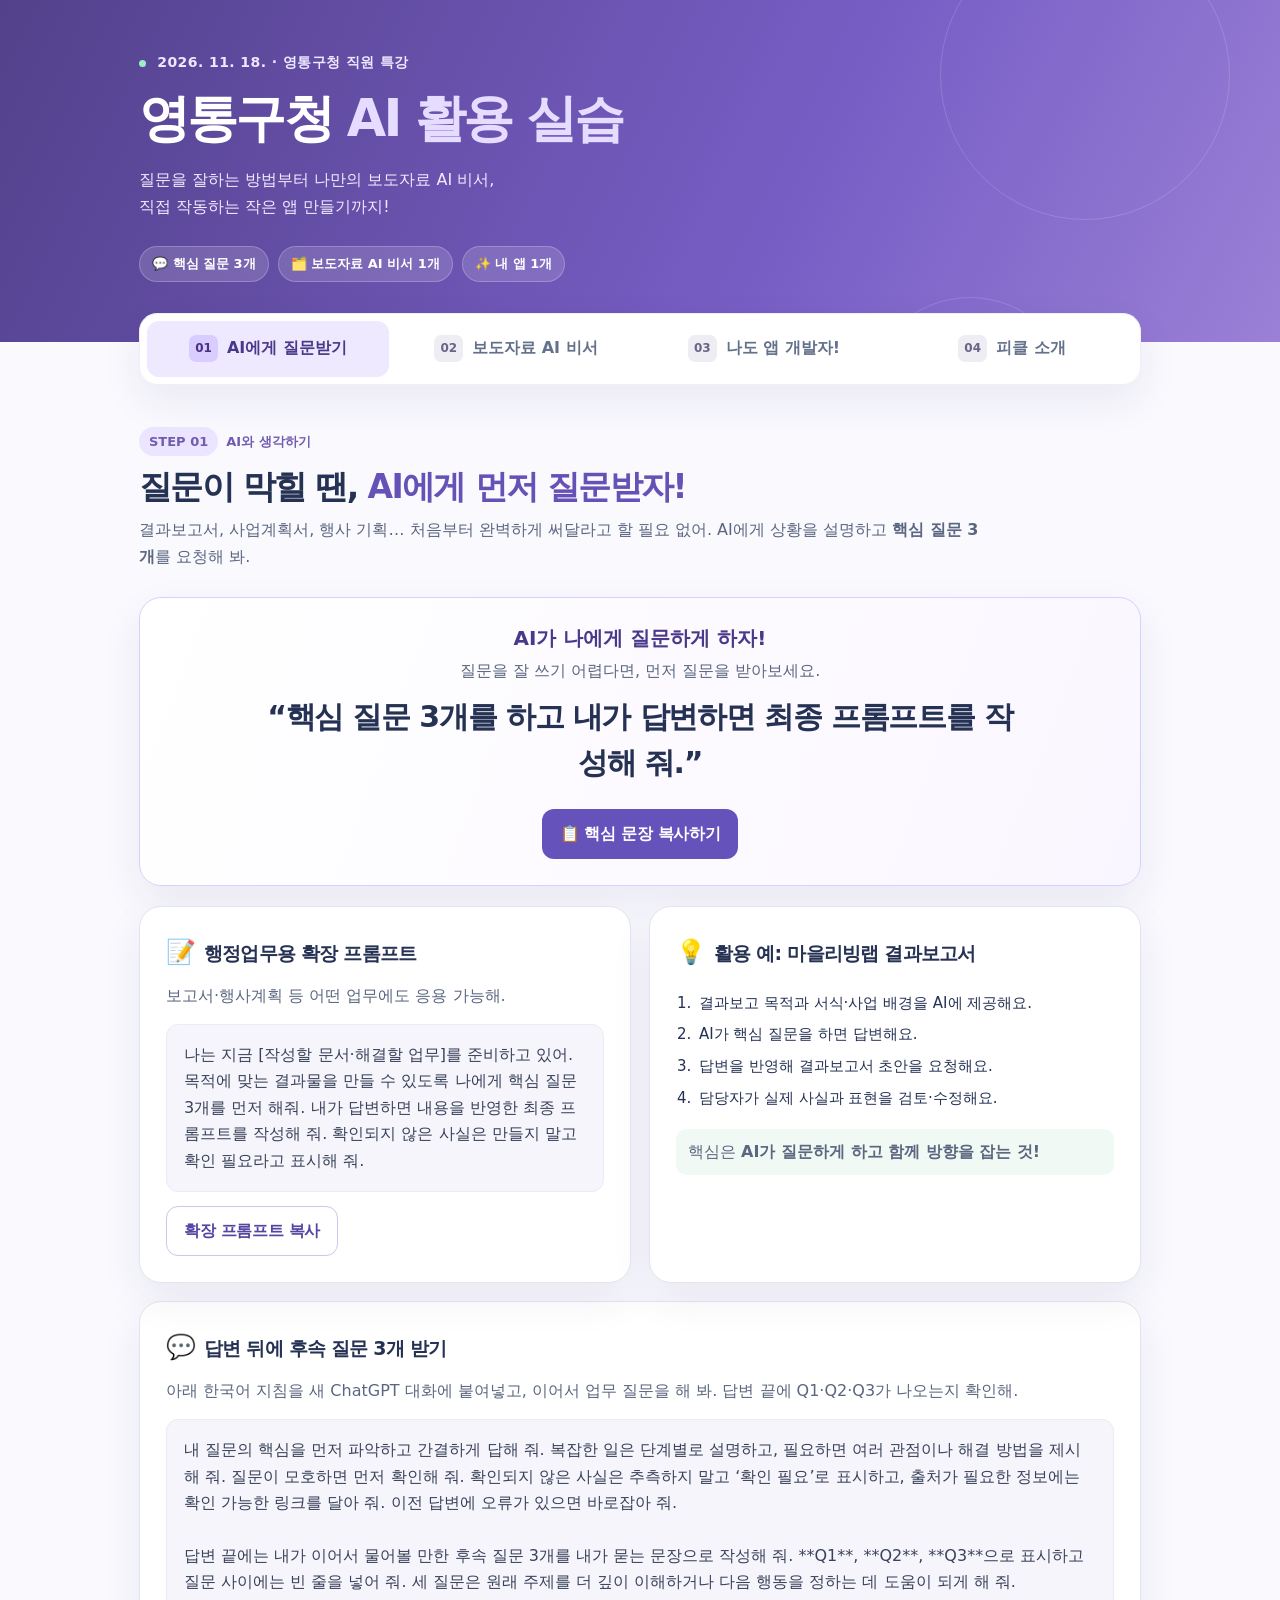
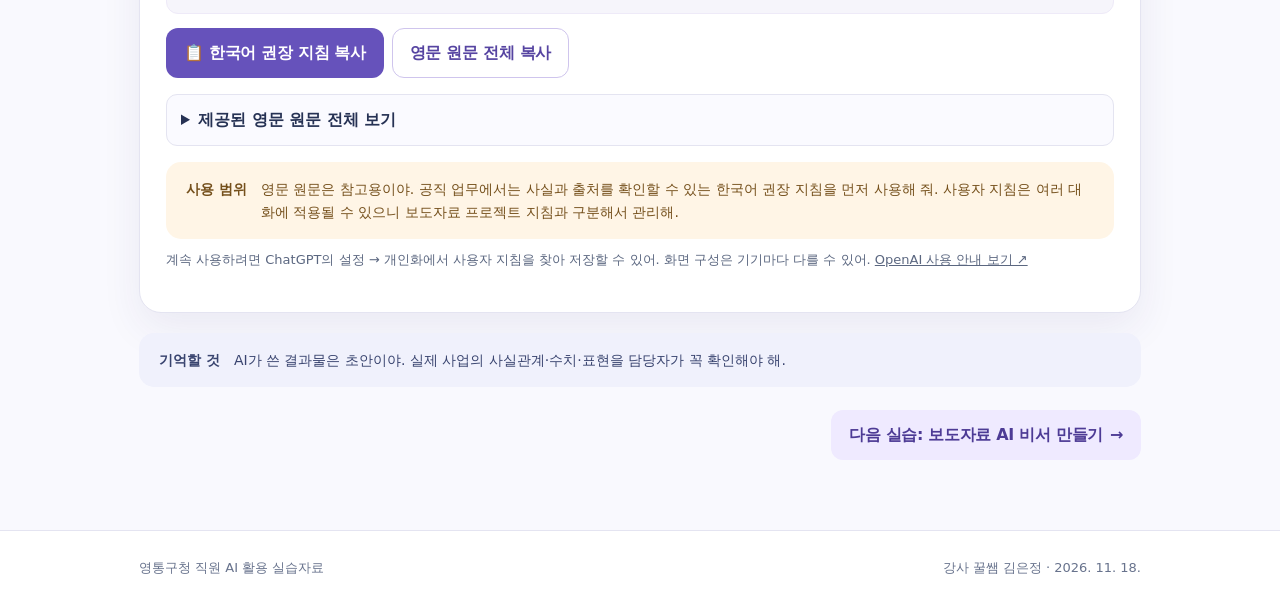
==== index.html @ ce57f725 "Publish Yeongtong AI practice dashboard" ====
<!doctype html>
<html lang="ko">
<head>
  <meta charset="utf-8" />
  <meta name="viewport" content="width=device-width, initial-scale=1" />
  <meta name="theme-color" content="#6854bf" />
  <meta name="description" content="영통구청 직원 AI 활용 실습: 핵심 질문 3개, 보도자료 AI 비서, Gemini Canvas 바이브코딩" />
  <title>영통구청 AI 활용 실습 | 꿀쌤 김은정</title>
  <link rel="stylesheet" href="style.css" />
  <script defer src="data.js"></script>
  <script defer src="app.js"></script>
</head>
<body>
  <a class="skip-link" href="#main">본문 바로가기</a>
  <header class="hero">
    <div class="hero-inner content-width">
      <div class="hero-orbit orbit-one" aria-hidden="true"></div><div class="hero-orbit orbit-two" aria-hidden="true"></div>
      <p class="eyebrow"><span class="eyebrow-dot"></span> 2026. 11. 18. · 영통구청 직원 특강</p>
      <h1>영통구청 <span>AI 활용 실습</span></h1>
      <p class="hero-description">질문을 잘하는 방법부터 나만의 보도자료 AI 비서,<br class="desktop-only" /> 직접 작동하는 작은 앱 만들기까지!</p>
      <div class="hero-metrics" aria-label="오늘의 실습 목표">
        <span>💬 핵심 질문 3개</span><span>🗂️ 보도자료 AI 비서 1개</span><span>✨ 내 앱 1개</span>
      </div>
    </div>
  </header>

  <main id="main" class="content-width">
    <div class="module-nav" aria-label="강의 실습 메뉴" role="tablist">
      <button id="tab-ask" class="tab active" data-tab="ask" role="tab" aria-controls="panel-ask" aria-selected="true"><span class="tab-number">01</span><span>AI에게 질문받기</span></button>
      <button id="tab-press" class="tab" data-tab="press" role="tab" aria-controls="panel-press" aria-selected="false"><span class="tab-number">02</span><span>보도자료 AI 비서</span></button>
      <button id="tab-apps" class="tab" data-tab="apps" role="tab" aria-controls="panel-apps" aria-selected="false"><span class="tab-number">03</span><span>나도 앱 개발자!</span></button>
      <button id="tab-pickle" class="tab" data-tab="pickle" role="tab" aria-controls="panel-pickle" aria-selected="false"><span class="tab-number">04</span><span>피클 소개</span></button>
    </div>

    <section class="module-panel" id="panel-ask" role="tabpanel" aria-labelledby="tab-ask">
      <div class="section-intro">
        <div class="section-kicker"><span class="step-chip">STEP 01</span><span>AI와 생각하기</span></div>
        <h2>질문이 막힐 땐, <em>AI에게 먼저 질문받자!</em></h2>
        <p>결과보고서, 사업계획서, 행사 기획… 처음부터 완벽하게 써달라고 할 필요 없어. AI에게 상황을 설명하고 <strong>핵심 질문 3개</strong>를 요청해 봐.</p>
      </div>
      <div class="feature-card magic-card">
        <h3 class="magic-title">AI가 나에게 질문하게 하자!</h3>
        <p>질문을 잘 쓰기 어렵다면, 먼저 질문을 받아보세요.</p>
        <div class="magic-quote" id="question-short"></div>
        <button type="button" class="button button-primary" id="copy-question-short">📋 핵심 문장 복사하기</button>
      </div>
      <div class="two-col">
        <article class="panel-card">
          <div class="card-topline"><span class="mini-icon">📝</span><h3>행정업무용 확장 프롬프트</h3></div>
          <p>보고서·행사계획 등 어떤 업무에도 응용 가능해.</p>
          <div class="prompt-preview" id="question-full"></div>
          <button class="button button-outline" id="copy-question-full" type="button">확장 프롬프트 복사</button>
        </article>
        <article class="panel-card">
          <div class="card-topline"><span class="mini-icon">💡</span><h3>활용 예: 마을리빙랩 결과보고서</h3></div>
          <ol class="compact-steps">
            <li>결과보고 목적과 서식·사업 배경을 AI에 제공해요.</li>
            <li>AI가 핵심 질문을 하면 답변해요.</li>
            <li>답변을 반영해 결과보고서 초안을 요청해요.</li>
            <li>담당자가 실제 사실과 표현을 검토·수정해요.</li>
          </ol>
          <p class="hint">핵심은 <strong>AI가 질문하게 하고 함께 방향을 잡는 것!</strong></p>
        </article>
      </div>
      <article class="panel-card example-card" aria-labelledby="user-instruction-title">
        <div class="card-topline"><span class="mini-icon" aria-hidden="true">💬</span><h3 id="user-instruction-title">답변 뒤에 후속 질문 3개 받기</h3></div>
        <p>아래 한국어 지침을 새 ChatGPT 대화에 붙여넣고, 이어서 업무 질문을 해 봐. 답변 끝에 Q1·Q2·Q3가 나오는지 확인해.</p>
        <div class="prompt-preview" id="user-instruction-recommended"></div>
        <div class="button-row">
          <button class="button button-primary" id="copy-user-instruction-recommended" type="button">📋 한국어 권장 지침 복사</button>
          <button class="button button-outline" id="copy-user-instruction-original" type="button">영문 원문 전체 복사</button>
        </div>
        <details class="accordion"><summary>제공된 영문 원문 전체 보기</summary><pre class="full-prompt" id="user-instruction-original"></pre></details>
        <div class="note warning-note"><strong>사용 범위</strong><span>영문 원문은 참고용이야. 공직 업무에서는 사실과 출처를 확인할 수 있는 한국어 권장 지침을 먼저 사용해 줘. 사용자 지침은 여러 대화에 적용될 수 있으니 보도자료 프로젝트 지침과 구분해서 관리해.</span></div>
        <p class="small-message">계속 사용하려면 ChatGPT의 설정 → 개인화에서 사용자 지침을 찾아 저장할 수 있어. 화면 구성은 기기마다 다를 수 있어. <a href="https://learn.chatgpt.com/docs/personalize" target="_blank" rel="noopener noreferrer">OpenAI 사용 안내 보기 ↗</a></p>
      </article>
      <div class="note neutral-note"><strong>기억할 것</strong><span>AI가 쓴 결과물은 초안이야. 실제 사업의 사실관계·수치·표현을 담당자가 꼭 확인해야 해.</span></div>
      <div class="next-area"><button type="button" class="button button-next" data-goto="press">다음 실습: 보도자료 AI 비서 만들기 <span aria-hidden="true">→</span></button></div>
    </section>

    <section class="module-panel" id="panel-press" role="tabpanel" aria-labelledby="tab-press" hidden>
      <div class="section-intro">
        <div class="section-kicker"><span class="step-chip">STEP 02</span><span>업무 비서 만들기</span></div>
        <h2>한 번 만들어 두면 계속 쓰는 <em>보도자료 AI 비서</em></h2>
        <p>ChatGPT <strong>프로젝트</strong>를 만들고 꿀쌤이 준비한 <strong>수원시 영통구 보도자료 AI비서 운영 지침 원문</strong>을 넣어 보자.</p>
      </div>
      <div class="section-action-bar"><span class="action-instruction">먼저 ChatGPT에 로그인해 줘.</span><a class="button button-primary" href="https://chatgpt.com/" target="_blank" rel="noopener noreferrer">ChatGPT 열기 ↗</a></div>
      <div class="steps-row" aria-label="보도자료 AI 비서 만들기 5단계">
        <div><b>1</b><span>로그인</span></div><div><b>2</b><span>새 프로젝트</span></div><div><b>3</b><span>지침 설정</span></div><div><b>4</b><span>PDF 2개 업로드</span></div><div><b>5</b><span>포스터 첨부·검토</span></div>
      </div>
      <div class="two-col press-columns">
        <article class="panel-card primary-panel">
          <div class="card-overline">프로젝트 지침 · 원문 전체 포함</div>
          <div class="card-topline"><span class="mini-icon">🗂️</span><h3>수원시 영통구 보도자료 AI비서</h3></div>
          <p>프로젝트 이름을 <strong>나의 보도자료 작성 비서</strong>로 입력하고, 아래 버튼으로 지침 <strong>전체</strong>를 복사해서 프로젝트 설정의 <strong>지침</strong>에 붙여넣어.</p>
          <div class="button-row">
            <button class="button button-primary" type="button" id="copy-press">📋 보도자료 프로젝트 지침 전체 복사</button>
            <button class="button button-outline" type="button" id="download-press">TXT 다운로드</button>
          </div>
          <details class="accordion" id="press-details"><summary>지침 원문 전체 펼쳐서 보기 <span aria-hidden="true">⌄</span></summary><pre class="full-prompt" id="press-full"></pre></details>
          <p class="small-message">지침의 제목·기사체·역피라미드 구성·관계자 발언 금지·사실 검증 규칙이 모두 포함돼 있어. 요약본이 아니야.</p>
        </article>
        <article class="panel-card">
          <div class="card-overline">프로젝트 파일 · PDF 소스 2개</div>
          <div class="card-topline"><span class="mini-icon">📚</span><h3>소스1·소스2를 프로젝트에 올리기</h3></div>
          <p>아래 PDF를 각각 내려받아 ChatGPT 프로젝트의 파일에 직접 업로드해 줘. 지침을 복사하는 것과는 별도 단계야.</p>
          <div class="button-row">
            <a class="button button-outline" href="assets/source1_press_release_form.pdf" download="00부서 보도자료.pdf">소스1(보도자료서식) 다운로드</a>
            <a class="button button-outline" href="assets/source2_press_release_guidelines.pdf" download="보도자료 작성요령 및 e-수원뉴스 등록매뉴얼.pdf">소스2(보도자료작성요령) 다운로드</a>
          </div>
          <div class="note neutral-note"><strong>업로드 순서</strong><span>두 PDF는 프로젝트의 참고 파일로 올리고, 아래 포스터 이미지는 보도자료를 요청하는 대화에 첨부해 줘.</span></div>
        </article>
      </div>
      <article class="panel-card example-card">
        <div class="card-topline"><span class="mini-icon">🖼️</span><h3>포스터 이미지로 보도자료 작성하기</h3><span class="pill training-pill">사전 홍보 문장 연습</span></div>
        <p>포스터 이미지를 내려받아 방금 만든 프로젝트의 대화에 첨부해 줘. 아래 요청문은 복사하거나 TXT 파일로 내려받아 함께 입력할 수 있어.</p>
        <img class="practice-poster" src="assets/press_practice_poster.png" alt="제12회 교통정책발전포럼 실습용 행사 포스터" width="513" height="725" loading="lazy" />
        <div class="button-row">
          <a class="button button-outline" href="assets/press_practice_poster.png" download="보도자료작성_실습포스터.png">포스터 이미지 다운로드</a>
          <a class="button button-outline" href="assets/press_practice_request.txt" download="보도자료작성_실습요청문.txt">실습 요청문 TXT 다운로드</a>
        </div>
        <div class="prompt-preview" id="poster-practice-prompt"></div>
        <button class="button button-primary" type="button" id="copy-poster-prompt">📋 실습 요청문 복사</button>
        <p class="small-message">이 포스터는 사전 홍보 글쓰기 연습 자료야. 실제 배포 전에는 행사 일정과 확인되지 않은 사실을 검토해 줘.</p>
      </article>
      <div class="note safety-note"><strong>공직자 AI 활용 유의사항</strong><span>개인정보·비공개 행정정보·민감한 민원자료는 실습에 입력하지 말자. AI가 생성한 보도자료는 사실·담당자 정보·공식 서식을 최종 확인하고 사용해야 해.</span></div>
      <div class="next-area"><button type="button" class="button button-next" data-goto="apps">다음 실습: 나도 앱 개발자! <span aria-hidden="true">→</span></button></div>
    </section>

    <section class="module-panel" id="panel-apps" role="tabpanel" aria-labelledby="tab-apps" hidden>
      <div class="section-intro">
        <div class="section-kicker"><span class="step-chip">STEP 03</span><span>첫 웹앱 만들기</span></div>
        <h2>이제 내가 만든다! <em>첫 번째 미니 앱</em></h2>
        <p>내 마음에 드는 앱을 고르고 프롬프트를 복사해 <strong>Gemini Canvas</strong>에 붙여넣어. 미리보기에서 눌러보고 한 가지 기능을 바꾸면 성공!</p>
      </div>
      <div class="section-action-bar"><span class="action-instruction">Gemini 입력창에서 <strong>Canvas</strong>를 선택해 줘.</span><a class="button button-primary" href="https://gemini.google.com/" target="_blank" rel="noopener noreferrer">Gemini Canvas 열기 ↗</a></div>
      <div class="steps-row" aria-label="바이브코딩 5단계">
        <div><b>1</b><span>앱 고르기</span></div><div><b>2</b><span>복사</span></div><div><b>3</b><span>붙여넣기</span></div><div><b>4</b><span>미리보기</span></div><div><b>5</b><span>수정하기</span></div>
      </div>
      <div class="app-toolbar">
        <label class="searchbox"><span class="visually-hidden">앱 검색</span><span aria-hidden="true">⌕</span><input id="app-search" type="search" placeholder="어떤 앱을 만들까? 검색" autocomplete="off" /></label>
        <div class="filters" aria-label="앱 종류 필터" role="group">
          <button type="button" class="filter active" data-filter="all" aria-pressed="true">전체 6종</button>
          <button type="button" class="filter" data-filter="업무" aria-pressed="false">업무형</button>
          <button type="button" class="filter" data-filter="생활·재미" aria-pressed="false">생활·재미형</button>
          <button type="button" class="filter" data-filter="favorite" aria-pressed="false">★ 즐겨찾기</button>
        </div>
      </div>
      <div id="app-grid" class="app-grid" aria-live="polite"></div>
      <div id="app-empty" class="empty-state" hidden>찾는 앱이 없어. 다른 검색어나 '전체 6종'을 선택해 봐!</div>
      <article class="panel-card trouble-card">
        <div class="card-topline"><span class="mini-icon">🛠️</span><h3>앱이 잘 작동하지 않을 때</h3></div>
        <p>아래 문장을 복사해서 같은 Gemini Canvas 대화창에 넣어 봐.</p>
        <div class="prompt-preview" id="error-prompt"></div>
        <button type="button" class="button button-outline" id="copy-error">오류 수정 문장 복사</button>
      </article>
      <div class="note neutral-note"><strong>오늘의 성공 기준</strong><span>① 앱 화면 보기 → ② 버튼이나 기능 하나 실행하기 → ③ 말로 한 가지 수정하기. 앱을 인터넷에 배포하는 단계는 오늘의 필수 과제가 아니야.</span></div>
    </section>
    <section class="module-panel pickle-panel" id="panel-pickle" role="tabpanel" aria-labelledby="tab-pickle" hidden>
      <article class="app-card pickle-card" aria-labelledby="pickle-title">
        <div class="app-card-head">
          <div class="app-emoji" aria-hidden="true">🤖</div>
          <div class="app-card-title">
            <h3 id="pickle-title">나만의 AI비서, 피클(Pickle)</h3>
            <p class="pickle-tagline">“말만 하면 대신 일해 주는 개인 AI비서가 있다고?”</p>
          </div>
        </div>
        <p class="app-description">피클은 단순히 질문에 답하는 것을 넘어 전화, 일정 확인, 메일 관리, 웹사이트 작업 등 다양한 일을 대신 수행할 수 있는 AI 에이전트예요.</p>
        <p class="pickle-intro">꿀쌤이 실제로 활용하고 있는 사례를 소개합니다!</p>
        <ul class="pickle-examples" aria-label="꿀쌤의 피클 활용 사례 6가지">
          <li><strong>① ⏰ 아침 6시 30분 모닝콜</strong><span>정해진 시간에 나를 깨워 주는 모닝콜 비서</span></li>
          <li><strong>② 📞 지인과 약속시간 조율</strong><span>내 연락처에 있는 지인에게 대신 연락해 약속시간 물어보기</span></li>
          <li><strong>③ 🎤 강의 기획부터 자료 제작까지</strong><span>강의 내용을 함께 기획하고 슬라이드를 만들어 구글드라이브에 저장하기</span></li>
          <li><strong>④ 📧 지메일 브리핑</strong><span>받은 메일을 확인하고 중요한 내용을 간단하게 요약해 주기</span></li>
          <li><strong>⑤ ✉️ 해지 요청 메일 보내기</strong><span>나 대신 서비스 해지 요청 메일 작성하고 발송하기</span></li>
          <li><strong>⑥ 🛒 쿠팡 장바구니 담기</strong><span>원하는 상품을 찾아 장바구니에 담아 주기</span></li>
        </ul>
        <p class="pickle-disclaimer">강사가 직접 사용한 사례예요. 기능은 계정과 상황에 따라 다를 수 있으며, 연결 권한과 실행 결과는 직접 확인해 주세요.</p>
        <div class="note neutral-note pickle-contact"><strong>💬 피클이 궁금하신가요?</strong><span>관심 있는 직원분은 꿀쌤에게 개인톡 주세요!<br />피클 초대링크를 보내드릴게요. 🍯</span></div>
      </article>
    </section>
  </main>
  <footer><div class="content-width footer-inner"><span>영통구청 직원 AI 활용 실습자료</span><span>강사 꿀쌤 김은정 · 2026. 11. 18.</span></div></footer>
  <div class="toast" role="status" aria-live="polite" id="toast"></div>
  <dialog id="manual-copy-dialog" class="copy-dialog"><h3>직접 선택해서 복사하기</h3><p>자동 복사를 지원하지 않는 환경이야. 아래 문장을 길게 눌러 전체 선택 후 복사해 줘.</p><textarea id="manual-copy-text" readonly></textarea><button type="button" class="button button-primary" id="close-dialog">닫기</button></dialog>
</body>
</html>
---- style.css ----
:root{--ink:#263254;--muted:#5b6780;--purple:#6c55bd;--purple-deep:#4b397f;--violet-light:#f2efff;--panel:#fff;--bg:#f9f9fe;--mint:#dff6ec;--border:#e4e4f1;--shadow:0 16px 40px rgba(52,43,113,.075);--radius:22px}*{box-sizing:border-box}html{scroll-behavior:smooth}body{margin:0;background:var(--bg);font:16px/1.65 system-ui,-apple-system,'Apple SD Gothic Neo','Malgun Gothic',sans-serif;color:var(--ink)}button,input,textarea{font:inherit}button{cursor:pointer}a{color:inherit}.content-width{max-width:1050px;margin:0 auto;padding-left:24px;padding-right:24px}.skip-link{position:absolute;left:10px;top:-60px;background:#fff;padding:12px;z-index:999}.skip-link:focus{top:10px}.hero{overflow:hidden;background:linear-gradient(116deg,#53418b 0%,#775ec5 62%,#9a80d6 100%);color:#fff}.hero-inner{position:relative;padding-top:51px;padding-bottom:60px}.hero-orbit{position:absolute;pointer-events:none;border-radius:100%;border:1px solid rgba(255,255,255,.15)}.orbit-one{width:290px;height:290px;right:-65px;top:-70px}.orbit-two{width:210px;height:210px;right:90px;bottom:-165px}.eyebrow{margin:0 0 14px;font-size:14px;font-weight:750;letter-spacing:.03em;color:#ede7ff}.eyebrow-dot{display:inline-block;width:7px;height:7px;vertical-align:middle;border-radius:100%;background:#9dedc6;margin-right:6px}.hero h1{margin:0;position:relative;font-size:clamp(30px,5.4vw,51px);line-height:1.2;letter-spacing:-.055em;font-weight:850}.hero h1 span{color:#e6dcff}.hero-description{position:relative;color:#f0ebff;font-size:16px;max-width:640px;margin:18px 0 26px}.hero-metrics{display:flex;flex-wrap:wrap;gap:9px}.hero-metrics span{display:inline-block;background:rgba(255,255,255,.14);border:1px solid rgba(255,255,255,.22);padding:6px 12px;border-radius:100px;font-size:13px;font-weight:700}.module-nav{display:grid;grid-template-columns:repeat(4,minmax(0,1fr));background:white;padding:7px;gap:6px;border-radius:18px;box-shadow:var(--shadow);margin-top:-29px;position:relative;z-index:2;border:1px solid #f0eef9}.tab{border:0;background:transparent;min-height:56px;border-radius:12px;display:flex;align-items:center;justify-content:center;gap:9px;color:#63718b;font-weight:800;white-space:nowrap}.tab.active{background:#eee9ff;color:#4a388a}.tab-number{font-size:12px;background:#eeedf4;color:#6b6486;border-radius:7px;padding:4px 6px}.tab.active .tab-number{background:#d9cdff;color:#493282}.module-panel{padding:42px 0 70px}.module-panel[hidden]{display:none}.section-intro{margin-bottom:27px}.section-kicker{display:flex;gap:8px;align-items:center;color:#735cb0;font-weight:800;font-size:13px;margin-bottom:9px}.step-chip{background:#ebe5ff;border-radius:100px;padding:4px 10px}.section-intro h2{font-size:clamp(24px,4vw,33px);letter-spacing:-.05em;margin:0 0 8px;line-height:1.35}.section-intro h2 em{font-style:normal;color:#6651b7}.section-intro p{margin:0;color:var(--muted);max-width:850px}.feature-card,.panel-card{background:#fff;border:1px solid var(--border);border-radius:var(--radius);box-shadow:var(--shadow);padding:26px}.magic-card{background:linear-gradient(110deg,#fff 0%,#faf6ff 100%);border-color:#dad0ff;margin-bottom:20px;text-align:center}.magic-title{margin:0;font-size:20px;line-height:1.4;color:#4a388a}.magic-card p{margin:6px 0 0;color:var(--muted);font-size:16px}.card-overline{font-size:12px;letter-spacing:.03em;color:#6a5aac;font-weight:850;margin-bottom:11px}.magic-quote{font-size:clamp(20px,4vw,30px);line-height:1.55;letter-spacing:-.04em;font-weight:850;max-width:750px;margin:9px auto 22px}.button{display:inline-flex;align-items:center;justify-content:center;gap:7px;border:1px solid transparent;border-radius:12px;min-height:47px;padding:11px 17px;text-align:center;text-decoration:none;font-weight:800;letter-spacing:-.02em;transition:background .15s,transform .15s}.button:hover{transform:translateY(-1px)}.button:active{transform:translateY(0)}.button-primary{color:#fff;background:#6652bb}.button-primary:hover{background:#5842aa}.button-outline{color:#5644a1;background:#fff;border-color:#cfc5ed}.button-outline:hover{background:#f4f0ff}.button-next{background:#efeaff;color:#4d3b95}.two-col{display:grid;grid-template-columns:repeat(2,minmax(0,1fr));gap:18px}.panel-card h3{margin:0;font-size:19px;letter-spacing:-.04em;line-height:1.4}.panel-card p{font-size:16px;color:var(--muted);margin:10px 0 15px}.card-topline{display:flex;align-items:center;gap:8px;flex-wrap:wrap}.mini-icon{font-size:24px}.prompt-preview{white-space:pre-wrap;overflow-wrap:anywhere;background:#f6f5fb;border-radius:12px;padding:17px;color:#39425a;border:1px solid #eeeaf8;font-size:16px;line-height:1.65;margin:14px 0}.compact-steps{padding-left:20px;font-size:15px;margin:18px 0}.compact-steps li{padding-left:3px;margin:7px 0}.hint{background:#f1f9f4;border-radius:10px;padding:10px 12px}.note{display:flex;gap:14px;align-items:flex-start;padding:16px 20px;border-radius:15px;margin-top:20px;font-size:14px;line-height:1.6}.note strong{white-space:nowrap}.neutral-note{background:#f0f1fc;color:#39446f}.warning-note{background:#fff5e6;color:#75501c;margin-top:16px}.safety-note{background:#edf7f4;color:#295c51}.next-area{display:flex;justify-content:flex-end;margin-top:23px}.section-action-bar{display:flex;align-items:center;justify-content:space-between;gap:16px;background:#eee9fa;border-radius:16px;padding:15px 18px;margin:0 0 18px}.action-instruction{font-size:15px;color:#4a4268}.steps-row{display:grid;grid-template-columns:repeat(5,minmax(0,1fr));gap:7px;margin:0 0 20px}.steps-row>div{background:#fff;border:1px solid var(--border);display:flex;align-items:center;flex-direction:column;gap:6px;text-align:center;border-radius:12px;padding:14px 6px;font-size:13px;font-weight:700;color:#5d6080}.steps-row b{width:26px;height:26px;background:#eee9ff;color:#5a4a99;border-radius:100%;display:inline-flex;align-items:center;justify-content:center}.press-columns{grid-template-columns:1.25fr 1fr}.primary-panel{border-color:#d5c7fa}.primary-panel p strong{color:var(--ink)}.button-row{display:flex;flex-wrap:wrap;gap:8px}.accordion{margin-top:16px;background:#fafaff;border:1px solid var(--border);border-radius:11px;overflow:hidden}.accordion summary{cursor:pointer;padding:12px 14px;font-size:16px;font-weight:750}.accordion summary span{float:right}.full-prompt{white-space:pre-wrap;overflow-wrap:anywhere;word-break:break-word;font-size:16px;line-height:1.75;font-family:inherit;background:#fff;color:#36425c;max-height:340px;overflow-y:auto;padding:18px;margin:0;border-top:1px solid var(--border)}.small-message{font-size:13px!important}.bullet-list{padding-left:23px;color:#45516d;font-size:14px}.bullet-list li{margin:8px 0}.example-card{margin-top:18px}.pill{display:inline-block;background:#eef2ff;border-radius:100px;font-size:11px;font-weight:800;padding:3px 9px}.training-pill{background:#fff0db;color:#90612b}.practice-poster{display:block;width:513px;max-width:100%;height:auto;margin:14px auto 18px;border:1px solid var(--border);border-radius:14px;box-shadow:var(--shadow)}.app-toolbar{display:flex;flex-wrap:wrap;gap:12px;align-items:center;justify-content:space-between;margin:18px 0}.searchbox{display:flex;align-items:center;gap:7px;flex:1 1 260px;background:white;border:1px solid #dcdbea;border-radius:12px;min-height:46px;padding:0 13px}.searchbox>span{font-size:24px;color:#9684c6}.searchbox input{width:100%;border:0;outline:0;min-height:42px;background:transparent;color:var(--ink);font-size:15px}.filters{display:flex;flex-wrap:wrap;gap:7px}.filter{min-height:44px;border:1px solid #dcd7ef;background:white;border-radius:100px;padding:7px 13px;font-size:13px;font-weight:750;color:#594f76}.filter.active{background:#644fb4;border-color:#644fb4;color:#fff}.app-grid{display:grid;grid-template-columns:repeat(2,minmax(0,1fr));gap:16px;align-items:start}.app-card{background:#fff;border:1px solid var(--border);border-radius:18px;padding:20px;box-shadow:var(--shadow)}.app-card-head{display:flex;align-items:flex-start;gap:12px}.app-emoji{height:48px;width:48px;flex:0 0 auto;border-radius:14px;background:#f1edff;display:flex;align-items:center;justify-content:center;font-size:25px}.app-card-title{flex:1;min-width:0}.app-card h3{font-size:17px;margin:0 0 7px;line-height:1.5;letter-spacing:-.035em}.favorite{border:0;background:#f5f2fb;color:#8d80a9;border-radius:100%;width:44px;height:44px;font-size:24px;line-height:1}.favorite.on{color:#b47700;background:#fff2ce}.app-description{font-size:16px;color:var(--muted);margin:11px 0}.meta-row{display:flex;flex-wrap:wrap;gap:6px}.meta-pill{background:#f3f2f8;border-radius:100px;font-size:11px;font-weight:800;color:#5a5e77;padding:3px 9px}.meta-pill.test-ok{color:#326b57;background:#e7f6ee}.app-card-actions{display:flex;flex-wrap:wrap;gap:8px;margin-top:17px}.app-card-actions .button{font-size:16px;flex:1 1 130px;padding:10px}.app-card details{margin-top:11px}.app-card .full-prompt{font-size:16px;max-height:280px}.app-card .accordion summary{font-size:16px}.trouble-card{margin-top:22px}.empty-state{text-align:center;padding:45px 20px;background:white;border:1px dashed #cac4e2;border-radius:15px;color:var(--muted)}.toast{position:fixed;bottom:22px;left:50%;transform:translateX(-50%) translateY(20px);opacity:0;z-index:20;background:#293551;color:white;box-shadow:0 12px 30px #29355144;border-radius:100px;padding:12px 20px;font-weight:750;max-width:calc(100% - 30px);text-align:center;pointer-events:none;transition:opacity .2s,transform .2s}.toast.visible{opacity:1;transform:translateX(-50%) translateY(0)}.copy-dialog{width:min(610px,calc(100% - 26px));border:1px solid var(--border);box-shadow:var(--shadow);border-radius:15px;padding:22px}.copy-dialog::backdrop{background:#1f254e80}.copy-dialog textarea{width:100%;height:230px;resize:vertical;font-size:14px;margin:10px 0 16px;border:1px solid #aaa0cd;border-radius:8px;padding:10px}.footer-inner{display:flex;justify-content:space-between;gap:18px;flex-wrap:wrap;font-size:13px;color:#68738d;padding-top:26px;padding-bottom:26px}footer{border-top:1px solid var(--border);background:white}.visually-hidden{position:absolute!important;height:1px;width:1px;overflow:hidden;clip:rect(0,0,0,0);white-space:nowrap}button:focus-visible,a:focus-visible,input:focus-visible,summary:focus-visible{outline:3px solid #a47cff;outline-offset:3px}@media(max-width:760px){.content-width{padding-left:16px;padding-right:16px}.hero-inner{padding-top:42px;padding-bottom:58px}.hero-description{font-size:15px}.module-nav{gap:3px}.tab{min-height:62px;gap:4px;flex-direction:column;line-height:1.25;font-size:12px;padding:7px 2px;white-space:normal}.module-panel{padding-top:31px;padding-bottom:48px}.two-col,.press-columns,.app-grid{grid-template-columns:1fr}.feature-card,.panel-card{padding:19px}.section-action-bar{align-items:stretch;flex-direction:column}.steps-row{gap:4px}.steps-row>div{font-size:11px;padding:9px 3px}.note{flex-direction:column;gap:4px}.button-row .button{flex:1 1 210px}.app-toolbar{align-items:stretch}.searchbox{flex-basis:100%}.filters{flex-wrap:nowrap;overflow-x:auto;padding-bottom:5px}.filter{flex-shrink:0}.desktop-only{display:none}.footer-inner{flex-direction:column;gap:4px}}@media(max-width:390px){.hero h1{font-size:29px}.hero-metrics span{font-size:11px;padding:5px 8px}.section-intro h2{font-size:23px}.tab{font-size:11px}.button{font-size:16px}.steps-row>div span{overflow-wrap:anywhere}}@media(prefers-reduced-motion:reduce){*{scroll-behavior:auto!important;transition:none!important}}
.pickle-card{margin-top:16px}
.pickle-tagline{margin:3px 0 0;color:#5644a1;font-size:16px;font-weight:800;line-height:1.5}
.pickle-intro{margin:14px 0 8px;font-size:16px;font-weight:800}
.pickle-examples{display:grid;grid-template-columns:repeat(2,minmax(0,1fr));gap:0 18px;list-style:none;margin:0;padding:0}
.pickle-examples li{min-width:0;padding:10px 0;border-bottom:1px solid var(--border)}
.pickle-examples strong{display:block;font-size:16px;line-height:1.45}
.pickle-examples span{display:block;margin-top:3px;color:var(--muted);font-size:15px;line-height:1.5}
.pickle-disclaimer{margin:13px 0 0;color:var(--muted);font-size:14px;line-height:1.6}
.pickle-contact{display:block;margin-top:16px;font-size:16px}
.pickle-contact strong,.pickle-contact span{display:block}
.pickle-contact span{margin-top:3px}
@media(max-width:760px){.pickle-examples{grid-template-columns:1fr}}
.pickle-panel{padding-top:24px}
.pickle-panel .pickle-card{margin-top:0}
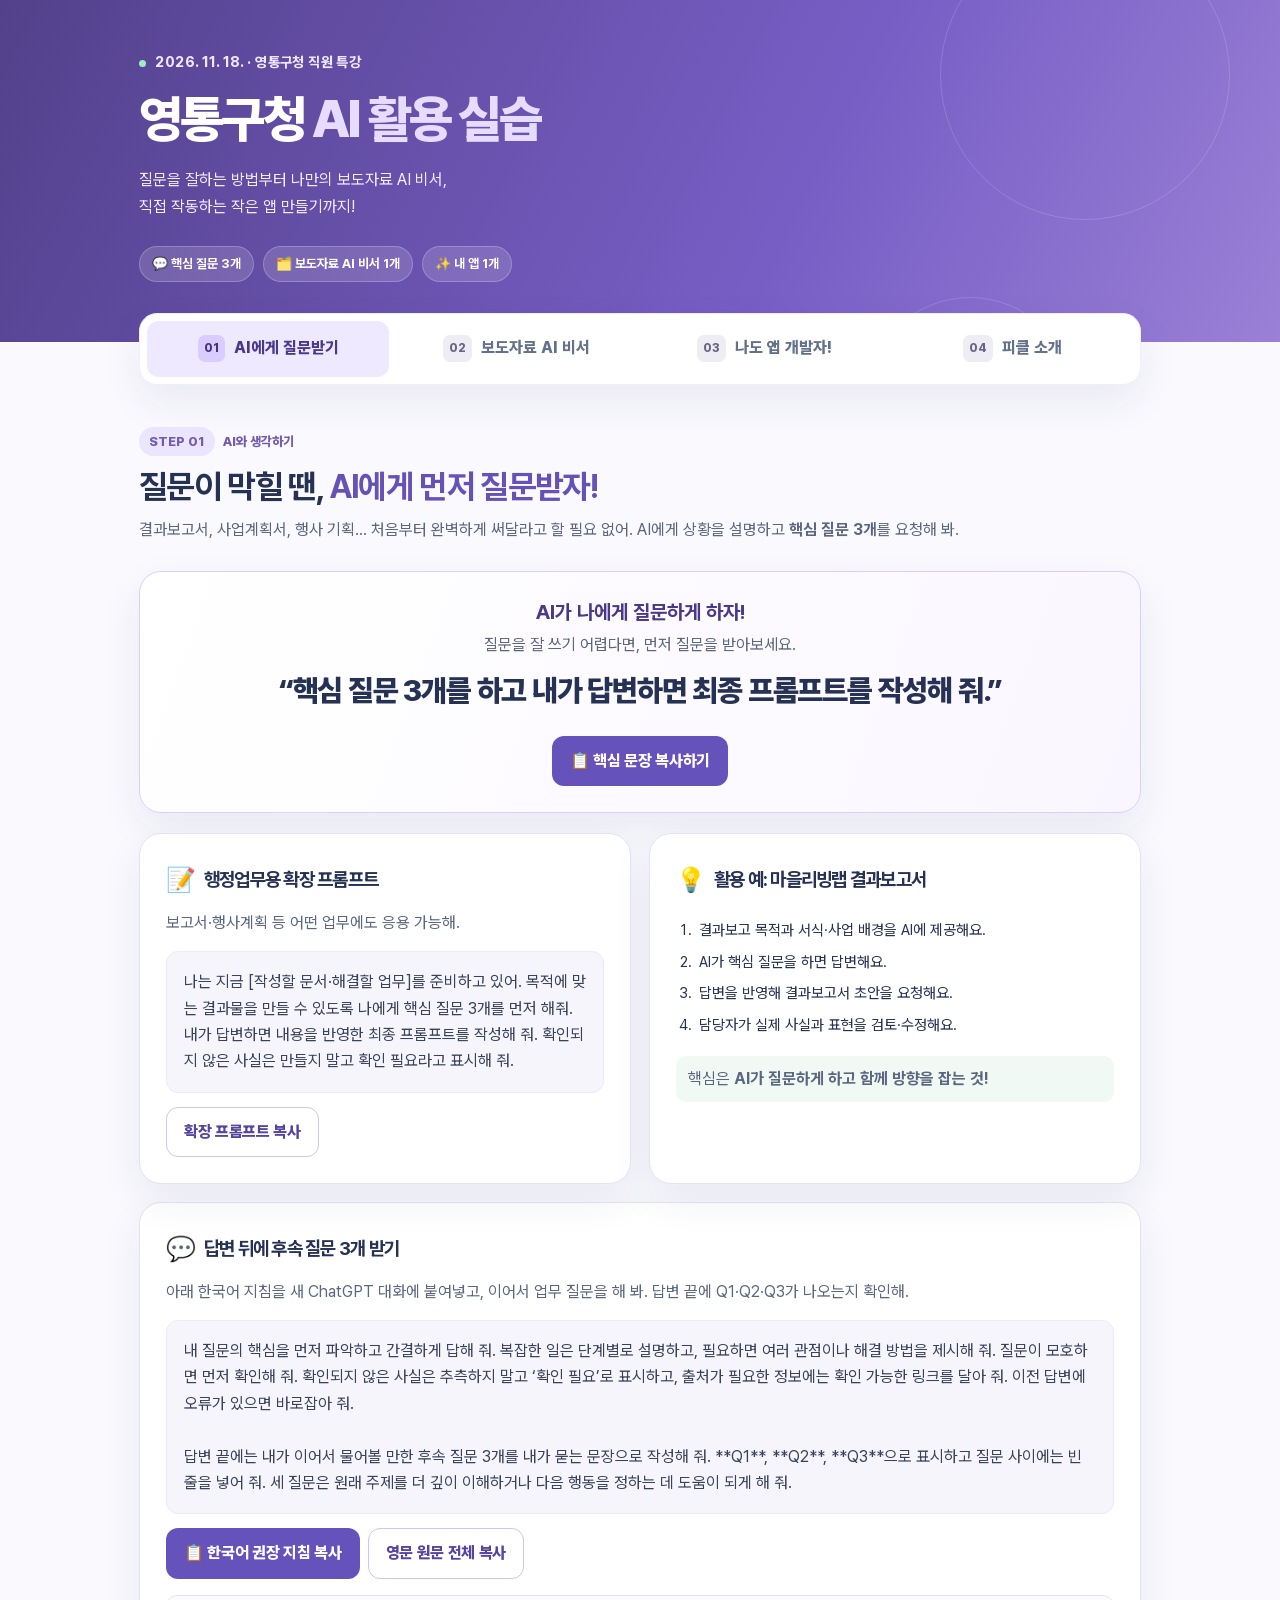
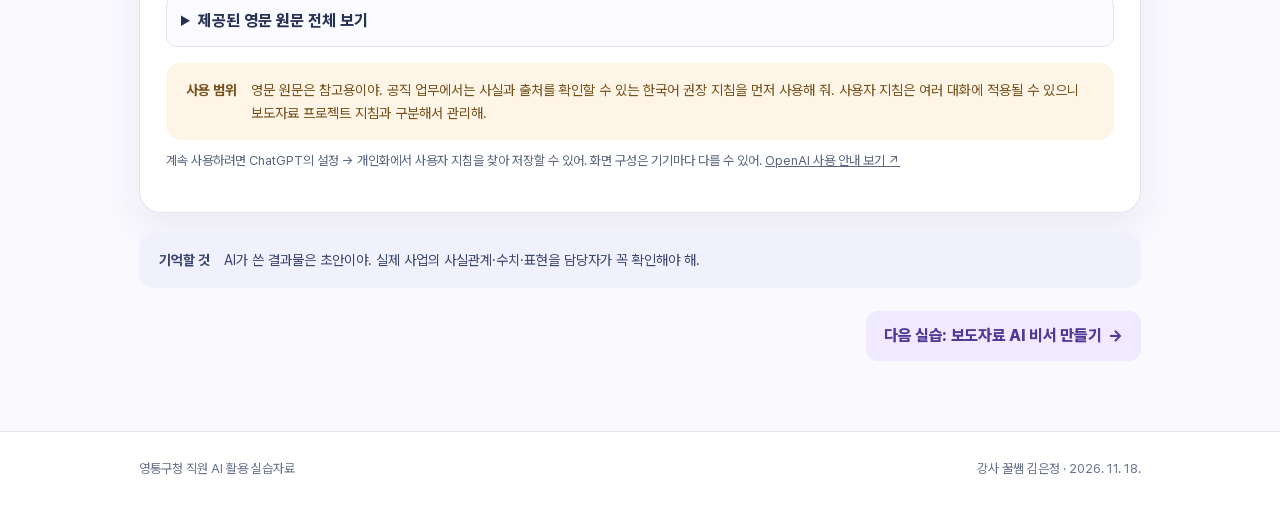
==== commit d7576172: "Add hero share preview and Pretendard mobile typography" ====
--- a/index.html
+++ b/index.html
@@ -4,8 +4,20 @@
   <meta charset="utf-8" />
   <meta name="viewport" content="width=device-width, initial-scale=1" />
   <meta name="theme-color" content="#6854bf" />
-  <meta name="description" content="영통구청 직원 AI 활용 실습: 핵심 질문 3개, 보도자료 AI 비서, Gemini Canvas 바이브코딩" />
+  <meta name="description" content="영통구청 AI 활용 실습: 핵심 질문, 보도자료 AI 비서, 나만의 앱 만들기와 피클 소개" />
+  <link rel="canonical" href="https://33kej1002-lgtm.github.io/yeongtong-ai-class/" />
+  <meta property="og:type" content="website" />
+  <meta property="og:locale" content="ko_KR" />
+  <meta property="og:site_name" content="영통구청 AI 활용 실습" />
+  <meta property="og:title" content="영통구청 AI 활용 실습" />
+  <meta property="og:description" content="질문을 잘하는 방법부터 나만의 보도자료 AI 비서, 직접 작동하는 작은 앱 만들기까지!" />
+  <meta property="og:url" content="https://33kej1002-lgtm.github.io/yeongtong-ai-class/" />
+  <meta property="og:image" content="https://33kej1002-lgtm.github.io/yeongtong-ai-class/assets/share-hero.png" />
+  <meta property="og:image:width" content="910" />
+  <meta property="og:image:height" content="484" />
+  <meta property="og:image:alt" content="영통구청 AI 활용 실습 히어로 화면" />
   <title>영통구청 AI 활용 실습 | 꿀쌤 김은정</title>
+  <link rel="preload" href="assets/PretendardVariable.woff2" as="font" type="font/woff2" crossorigin />
   <link rel="stylesheet" href="style.css" />
   <script defer src="data.js"></script>
   <script defer src="app.js"></script>
--- a/style.css
+++ b/style.css
@@ -13,3 +13,21 @@
 @media(max-width:760px){.pickle-examples{grid-template-columns:1fr}}
 .pickle-panel{padding-top:24px}
 .pickle-panel .pickle-card{margin-top:0}
+
+/* Locally hosted font keeps the same typography in KakaoTalk and mobile browsers. */
+@font-face{font-family:Pretendard;src:url('assets/PretendardVariable.woff2') format('woff2');font-style:normal;font-weight:100 900;font-display:swap}
+body{font-family:Pretendard,system-ui,-apple-system,'Apple SD Gothic Neo','Malgun Gothic',sans-serif}
+.hero h1,.section-intro h2,.panel-card h3,.app-card h3,.magic-title{word-break:keep-all;text-wrap:balance}
+.module-panel p,.module-panel li,.hero-description,.tab>span:last-child{word-break:keep-all;overflow-wrap:break-word;text-wrap:pretty}
+@media(max-width:760px){
+  .hero h1{letter-spacing:-.065em}
+  .hero-description{letter-spacing:-.025em}
+  .tab>span:last-child{letter-spacing:-.045em}
+  .module-panel p,.module-panel li{letter-spacing:-.015em}
+}
+@media(max-width:390px){
+  .hero h1{font-size:clamp(26px,7.5vw,29px);line-height:1.25}
+  .hero h1 span{display:block}
+  .section-intro h2{font-size:clamp(21px,6vw,23px);letter-spacing:-.06em}
+  .tab{gap:2px;padding:7px 1px}
+}
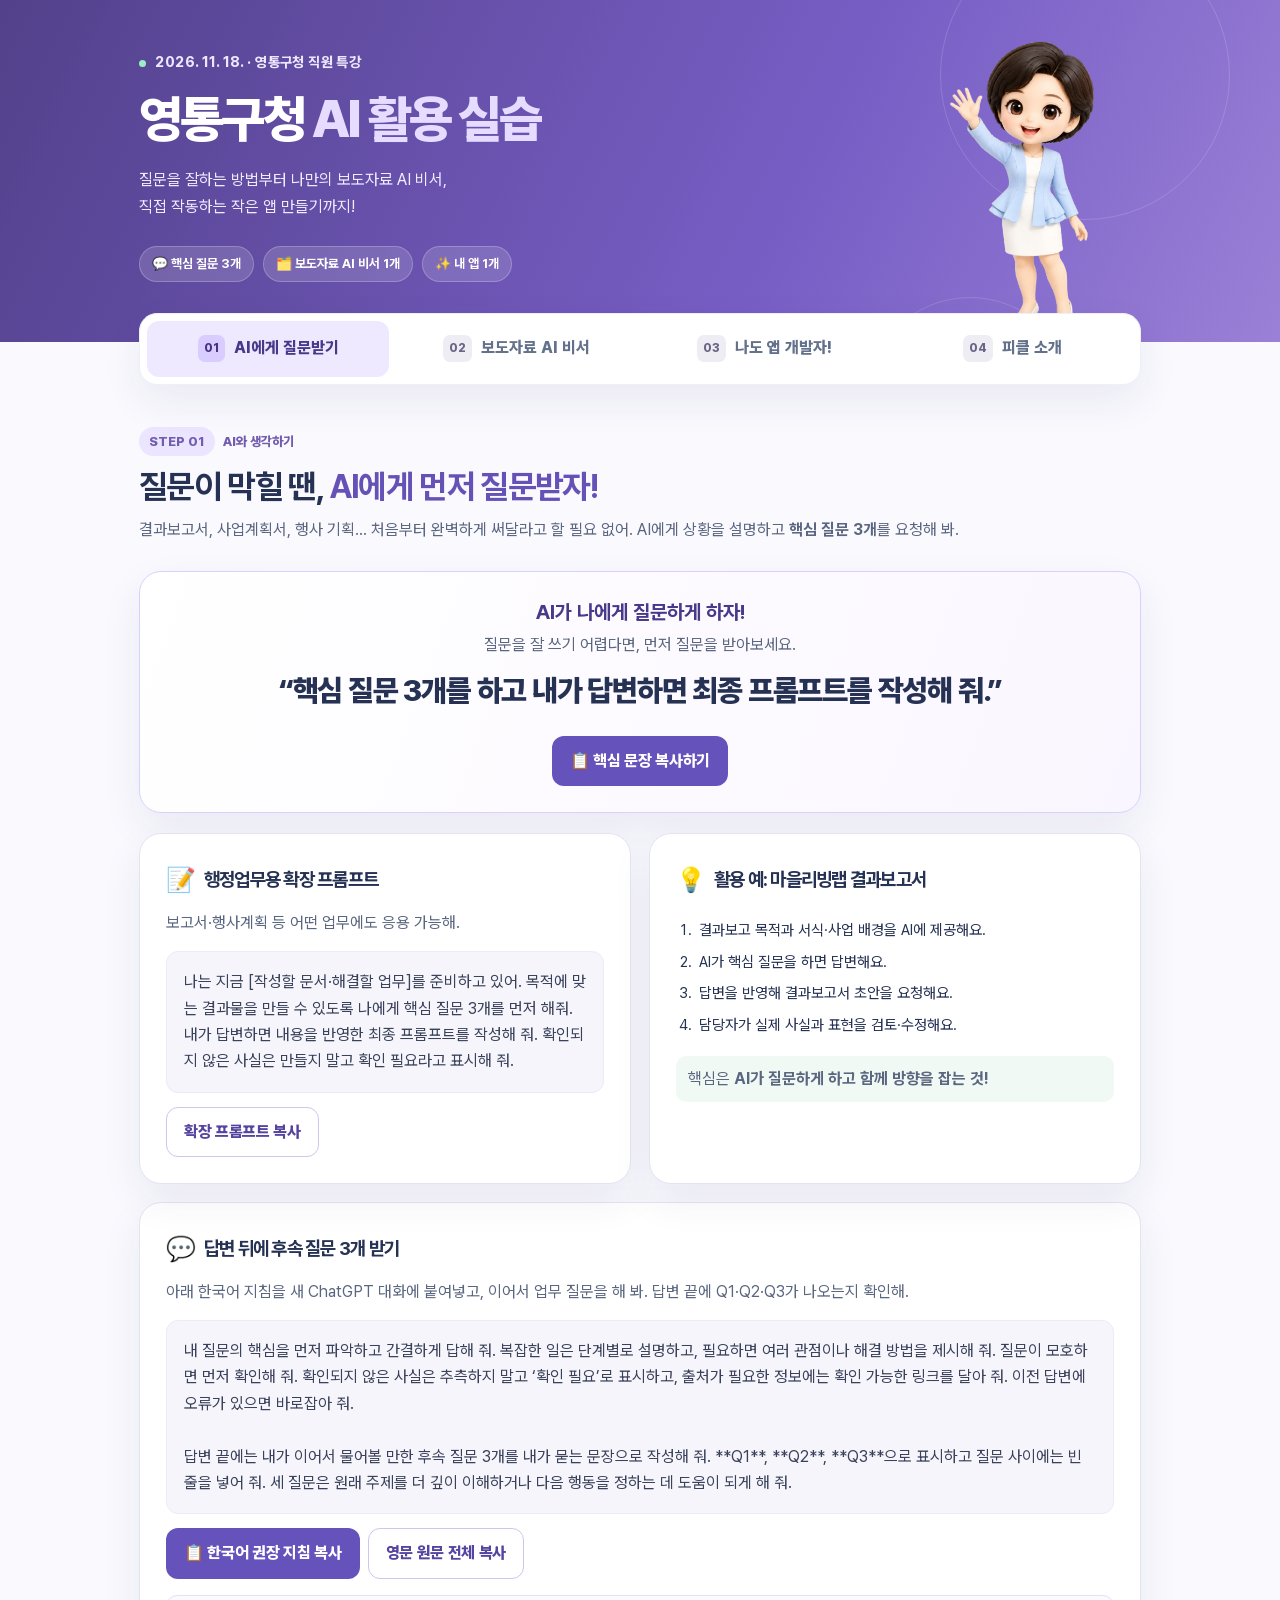
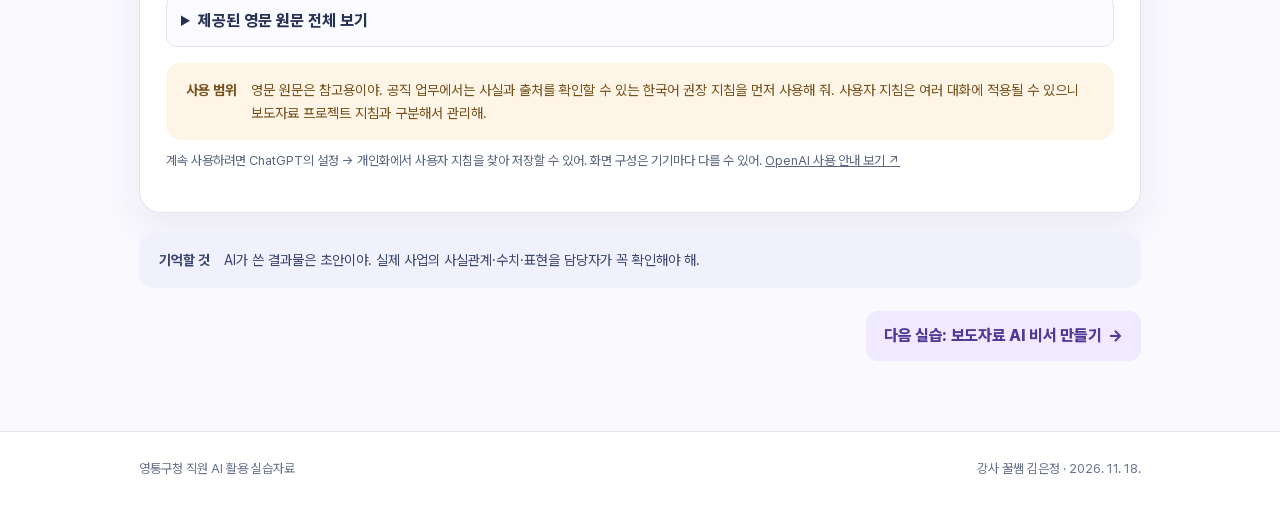
==== commit 7f10f735: "Place character in responsive hero section" ====
--- a/index.html
+++ b/index.html
@@ -18,7 +18,7 @@
   <meta property="og:image:alt" content="영통구청 AI 활용 실습 히어로 화면" />
   <title>영통구청 AI 활용 실습 | 꿀쌤 김은정</title>
   <link rel="preload" href="assets/PretendardVariable.woff2" as="font" type="font/woff2" crossorigin />
-  <link rel="stylesheet" href="style.css" />
+  <link rel="stylesheet" href="style.css?v=hero-20261113" />
   <script defer src="data.js"></script>
   <script defer src="app.js"></script>
 </head>
@@ -33,6 +33,7 @@
       <div class="hero-metrics" aria-label="오늘의 실습 목표">
         <span>💬 핵심 질문 3개</span><span>🗂️ 보도자료 AI 비서 1개</span><span>✨ 내 앱 1개</span>
       </div>
+      <img class="hero-character" src="assets/hero-character.png" alt="" aria-hidden="true" width="433" height="577" decoding="async" fetchpriority="high" />
     </div>
   </header>
 
--- a/style.css
+++ b/style.css
@@ -31,3 +31,14 @@
   .section-intro h2{font-size:clamp(21px,6vw,23px);letter-spacing:-.06em}
   .tab{gap:2px;padding:7px 1px}
 }
+@media(max-width:520px){
+  .module-nav{grid-template-columns:repeat(2,minmax(0,1fr));gap:4px}
+  .tab{min-height:52px;flex-direction:row;gap:5px;font-size:12px;padding:7px 3px}
+  .tab>span:last-child{overflow-wrap:normal;text-wrap:balance}
+}
+
+.hero-character{position:absolute;display:block;right:16px;bottom:0;width:auto;height:clamp(240px,28vw,310px);z-index:1;pointer-events:none}
+@media(min-width:761px){.hero-description{max-width:min(640px,calc(100% - 240px))}}
+@media(max-width:760px){
+  .hero-character{position:relative;right:auto;bottom:auto;height:clamp(150px,25vw,185px);margin:8px 6px -20px auto}
+}
